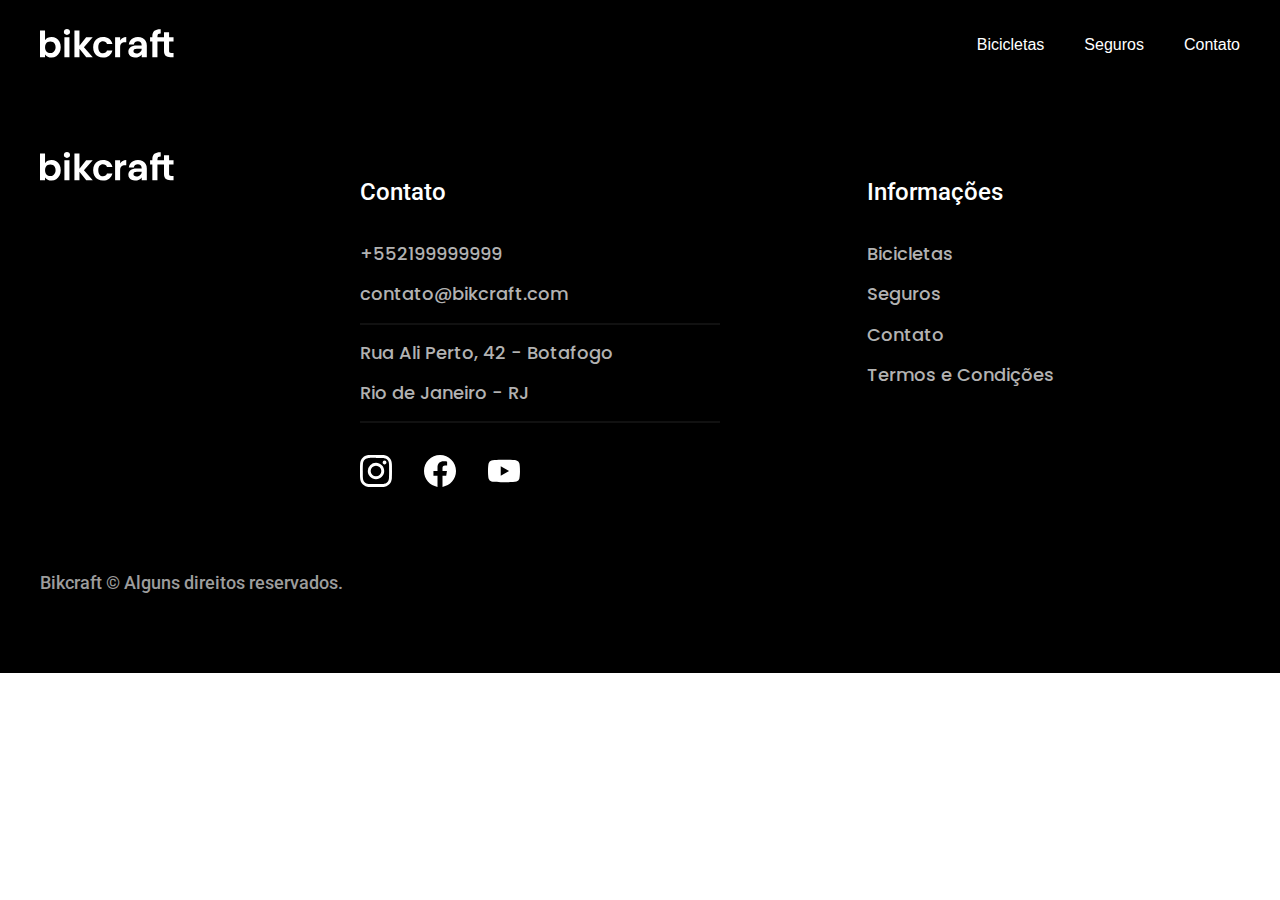
==== Bikcraft-v2/index.html @ f258dd48 "feat: add estrutura global" ====
<!DOCTYPE html>
<html lang="en">

<head>
  <meta charset="UTF-8">
  <meta http-equiv="X-UA-Compatible" content="IE=edge">
  <meta name="viewport" content="width=device-width, initial-scale=1.0">
  <title>bikcraft</title>
  <link rel="stylesheet" href="./css/style.css">
  <link rel="preconnect" href="https://fonts.googleapis.com">
  <link rel="preconnect" href="https://fonts.gstatic.com" crossorigin>
  <link href="https://fonts.googleapis.com/css2?family=Poppins:wght@400;600&family=Roboto:wght@400;500&display=swap" rel="stylesheet">
</head>

<body>
  <header class="header-bg">
    <div class="header container">
      <a href="./index.html">
        <img src="./img/bikcraft.svg" alt="bikcraft">
      </a>
      <nav aria-label="primaria">
        <ul class="header-menu">
          <li><a href="./bicicletas.html">Bicicletas</a></li>
          <li><a href="./seguros.html">Seguros</a></li>
          <li><a href="./contato.html">Contato</a></li>
        </ul>
      </nav>
    </div>
  </header>

  <footer class="footer-bg">
    <div class="footer container">
      <img src="./img/bikcraft.svg" alt="Bikcraft">

      <div class="footer-contato">
        <h3 class="font-2-l-b cor-0">Contato</h3>
        <ul class="font-1-m cor-5">
          <li><a href="tel:+552199999999">+552199999999</a></li>
          <li><a href="mailto:contato@bikcraft.com">contato@bikcraft.com</a></li>
          <li>Rua Ali Perto, 42 - Botafogo</li>
          <li>Rio de Janeiro - RJ</li>
        </ul>

        <div class="footer-redes">
          <a href="">
            <img src="./img/redes/instagram.svg" alt="Instagram">
          </a>
          <a href="">
            <img src="./img/redes/facebook.svg" alt="Facebook">
          </a>
          <a href="">
            <img src="./img/redes/youtube.svg" alt="Youtube">
          </a>
        </div>
      </div>

      <div class="footer-informacoes">
        <h3 class="font-2-l-b cor-0">Informações</h3>
        <nav>
          <ul class="font-1-m cor-5">
            <li><a href="./bicicletas.html">Bicicletas</a></li>
            <li><a href="./seguros.html">Seguros</a></li>
            <li><a href="./contato.html">Contato</a></li>
            <li><a href="./termos.html">Termos e Condições</a></li>
          </ul>
        </nav>
      </div>
      <p class="footer-copyright font-2-m cor-6">Bikcraft © Alguns direitos reservados.</p>
    </div>
  </footer>
</body>

</html>
---- Bikcraft-v2/css/style.css ----
/* Global */
@import "./global/global.css";
@import "./global/header.css";
@import "./global/footer.css";

/* Utilidades */
@import "./utilidades/tipografia.css";
@import "./utilidades/cores.css";
@import "./utilidades/componentes.css";
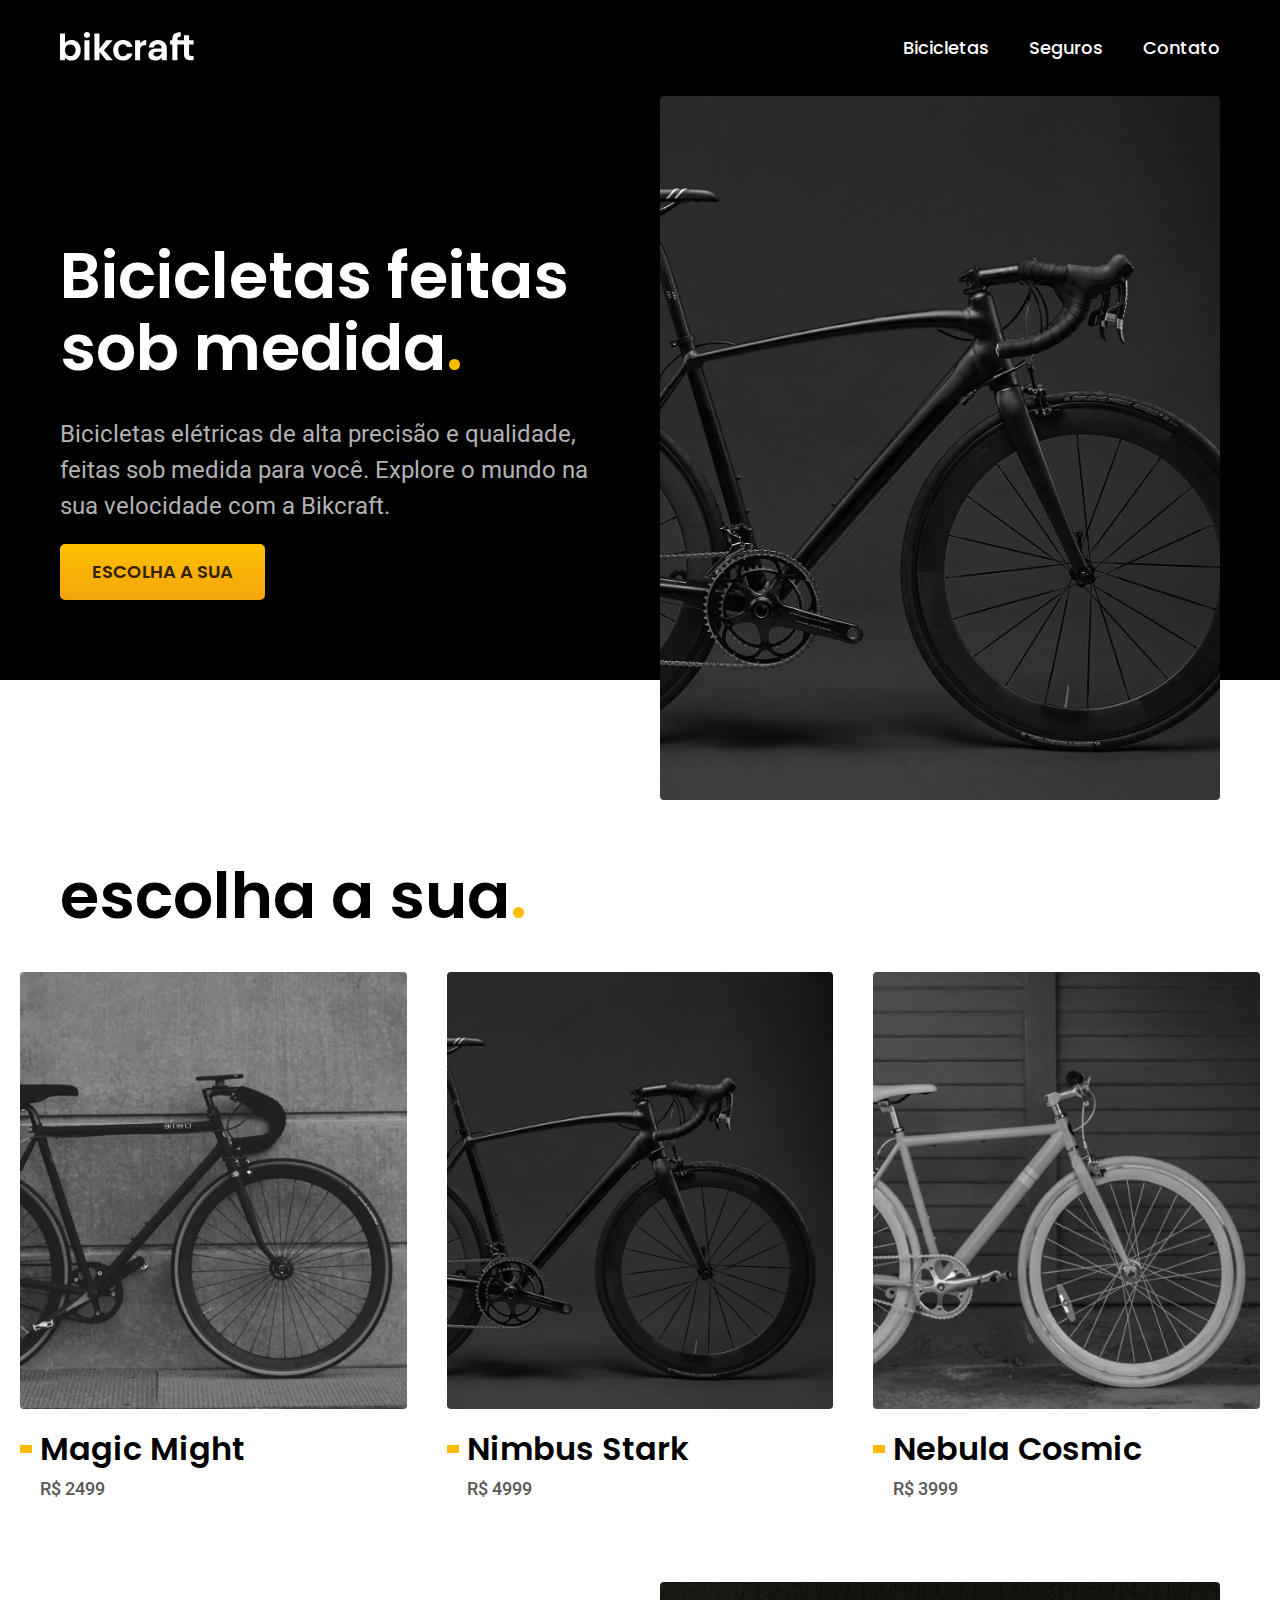
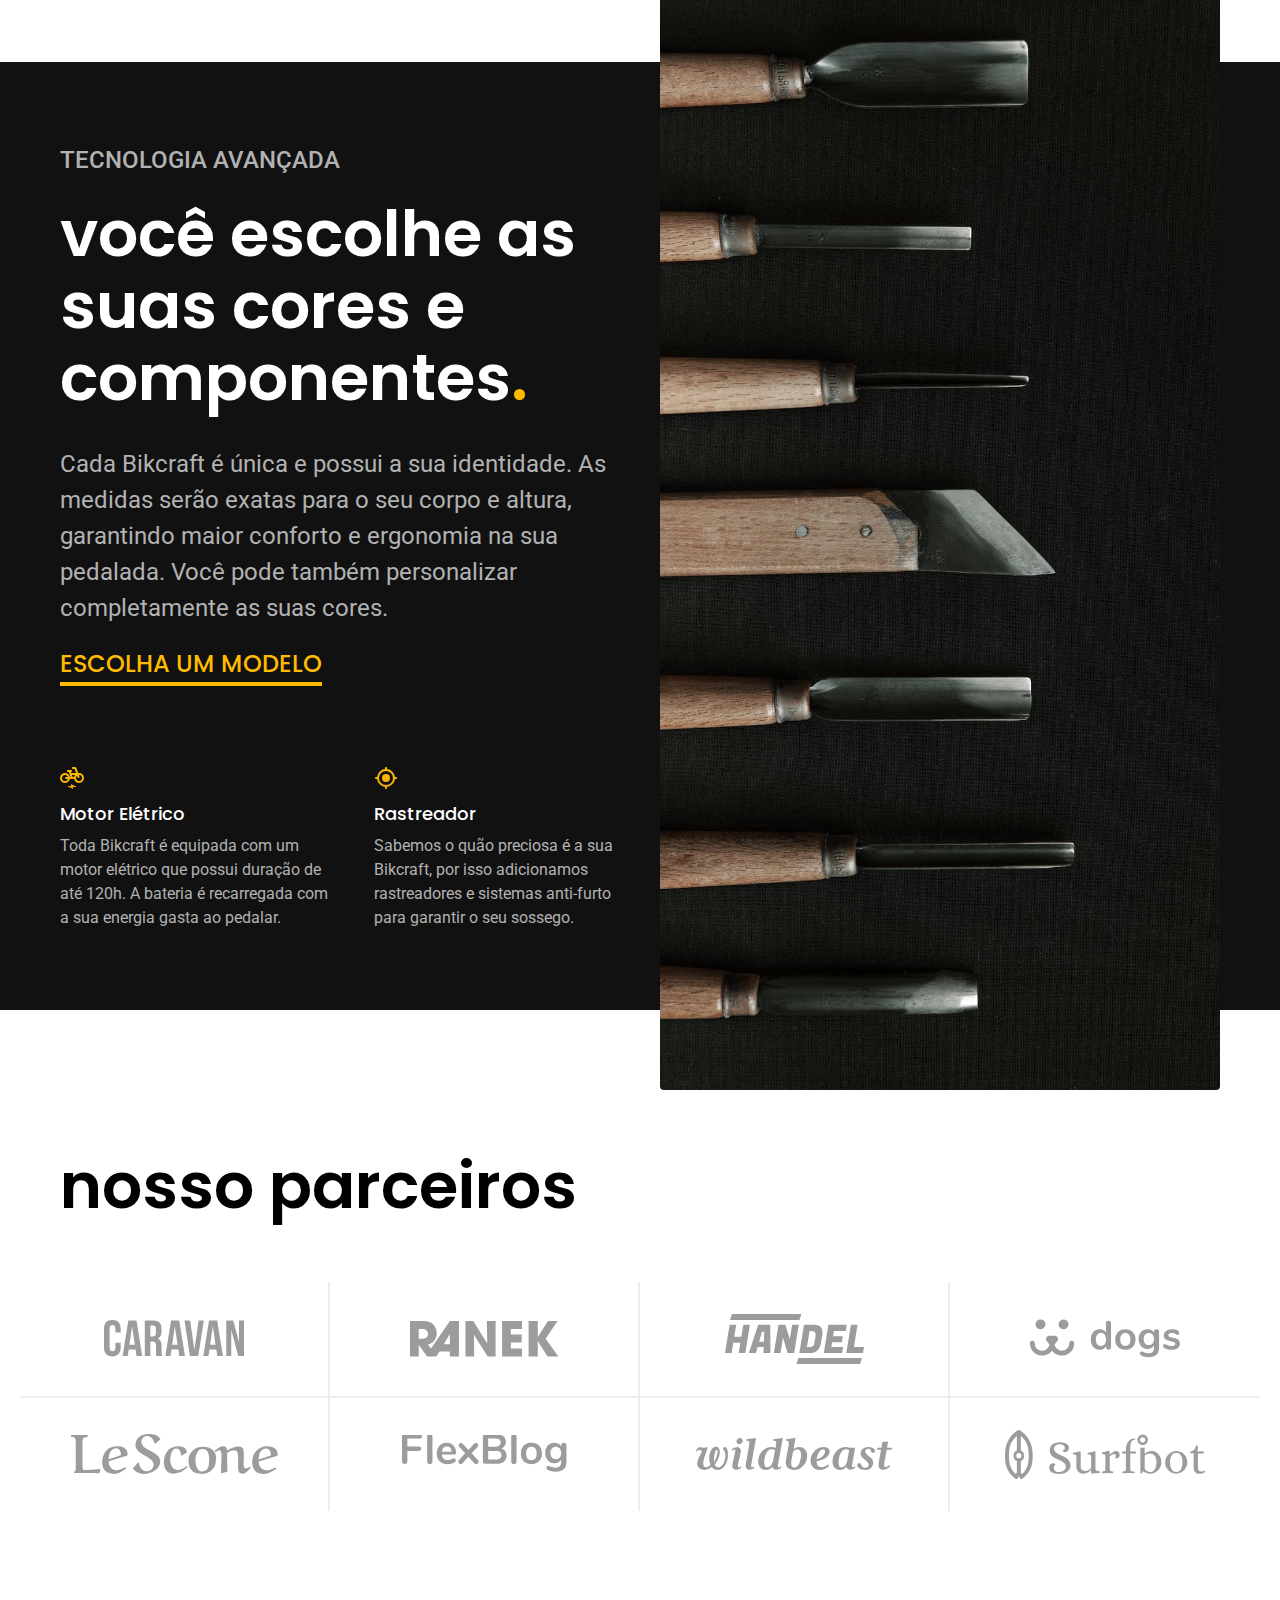
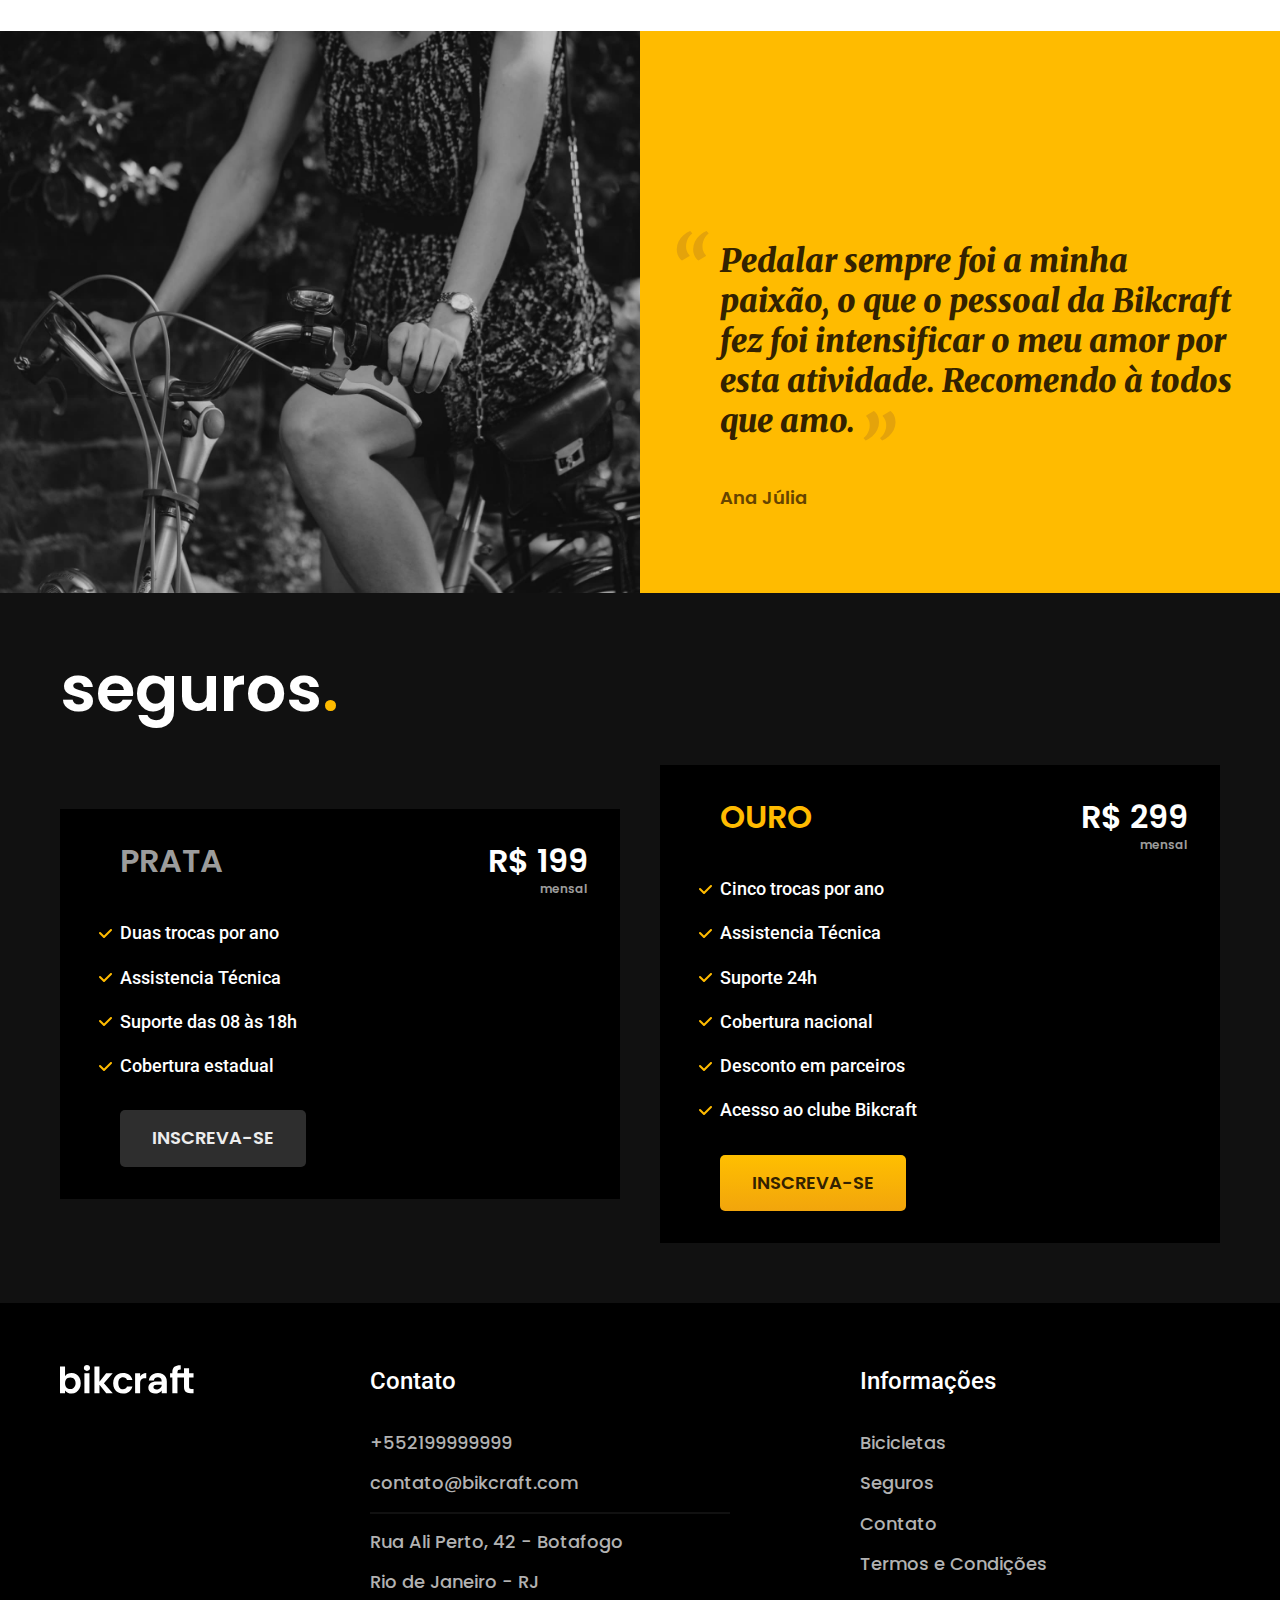
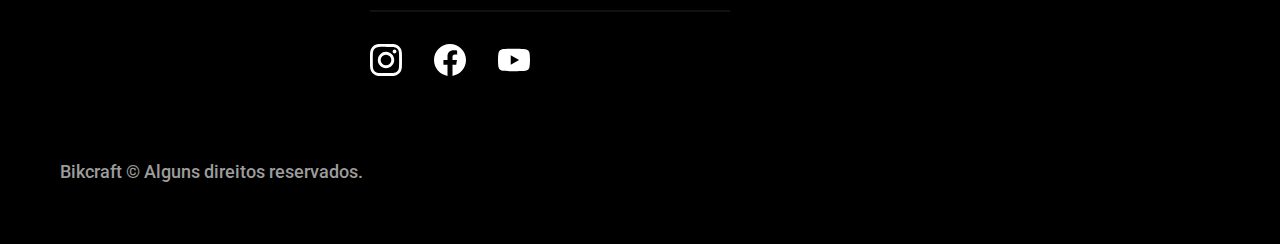
==== commit 6f1f9a08: "feat: add home" ====
--- a/Bikcraft-v2/index.html
+++ b/Bikcraft-v2/index.html
@@ -9,7 +9,7 @@
   <link rel="stylesheet" href="./css/style.css">
   <link rel="preconnect" href="https://fonts.googleapis.com">
   <link rel="preconnect" href="https://fonts.gstatic.com" crossorigin>
-  <link href="https://fonts.googleapis.com/css2?family=Poppins:wght@400;600&family=Roboto:wght@400;500&display=swap" rel="stylesheet">
+  <link href="https://fonts.googleapis.com/css2?family=Merriweather:ital,wght@1,900&family=Poppins:wght@400;600&family=Roboto:wght@400;500&display=swap" rel="stylesheet">
 </head>
 
 <body>
@@ -19,7 +19,7 @@
         <img src="./img/bikcraft.svg" alt="bikcraft">
       </a>
       <nav aria-label="primaria">
-        <ul class="header-menu">
+        <ul class="header-menu font-1-m color-0">
           <li><a href="./bicicletas.html">Bicicletas</a></li>
           <li><a href="./seguros.html">Seguros</a></li>
           <li><a href="./contato.html">Contato</a></li>
@@ -27,6 +27,133 @@
       </nav>
     </div>
   </header>
+
+  <main class="introducao-bg">
+    <div class="introducao container">
+      <div class="introducao-conteudo">
+        <h1 class="font-1-xxl cor-0">Bicicletas feitas sob medida<span class="cor-p1">.</span></h1>
+        <p class="font-2-l cor-5">Bicicletas elétricas de alta precisão e qualidade, feitas sob medida para você. Explore o mundo na sua velocidade com a Bikcraft.</p>
+        <a href="" class="btn">Escolha a sua</a>
+      </div>
+      <picture>
+        <img src="./img/fotos/introducao.jpg" alt="Bicicleta Bikcraft">
+      </picture>
+    </div>
+  </main>
+
+  <article class="bicicletas-lista">
+    <h2 class="font-1-xxl cor-12 container">escolha a sua<span class="cor-p1">.</span></h2>
+
+    <ul>
+      <li>
+        <a href="./bicicletas/magic.html">
+          <img src="./img/bicicletas/magic-home.jpg" alt="Bicicleta Magic Might">
+          <h3 class="font-1-xl">Magic Might</h3>
+          <span class="font-2-m cor-8">R$ 2499</span>
+        </a>
+      </li>
+      <li>
+        <a href="./bicicletas/nimbus.html">
+          <img src="./img/bicicletas/nimbus-home.jpg" alt="Bicicleta Nimbus Stark">
+          <h3 class="font-1-xl">Nimbus Stark</h3>
+          <span class="font-2-m cor-8">R$ 4999</span>
+        </a>
+      </li>
+      <li>
+        <a href="./bicicletas/nebula.html">
+          <img src="./img/bicicletas/nebula-home.jpg" alt="Bicicleta Nebula Cosmic">
+          <h3 class="font-1-xl">Nebula Cosmic</h3>
+          <span class="font-2-m cor-8">R$ 3999</span>
+        </a>
+      </li>
+    </ul>
+  </article>
+
+  <article class="tecnologia-bg">
+    <div class="tecnologia container">
+      <div class="tecnologia-conteudo">
+        <span class="font-2-l-b cor-5">Tecnologia Avançada</span>
+        <h2 class="font-1-xxl cor-0">você escolhe as suas cores e componentes<span class="cor-p1">.</span></h2>
+        <p class="font-2-l cor-5">Cada Bikcraft é única e possui a sua identidade. As medidas serão exatas para o seu corpo e altura, garantindo maior conforto e ergonomia na sua pedalada. Você pode também personalizar completamente as suas cores.</p>
+        <a href="./bicicletas.html" class="link">ESCOLHA UM MODELO</a>
+        <div class="tecnologia-vantagens">
+          <div>
+            <img src="./img/icones/eletrica.svg" alt="">
+            <h3 class="font-1-m cor-0">Motor Elétrico</h3>
+            <p class="font-2-s cor-5">Toda Bikcraft é equipada com um motor elétrico que possui duração de até 120h. A bateria é recarregada com a sua energia gasta ao pedalar.</p>
+          </div>
+          <div>
+            <img src="./img/icones/rastreador.svg" alt="">
+            <h3 class="font-1-m cor-0">Rastreador</h3>
+            <p class="font-2-s cor-5">Sabemos o quão preciosa é a sua Bikcraft, por isso adicionamos rastreadores e sistemas anti-furto para garantir o seu sossego.</p>
+          </div>
+        </div>
+      </div>
+      <picture>
+        <img src="./img/fotos/tecnologia.jpg" alt="">
+      </picture>
+    </div>
+  </article>
+
+  <section class="parceiros" aria-label="Nossos parceiros">
+    <h2 class="font-1-xxl container">nosso parceiros</h2>
+
+    <ul>
+      <li><img src="./img/parceiros/caravan.svg" alt="caravan"></li>
+      <li><img src="./img/parceiros/ranek.svg" alt="ranek"></li>
+      <li><img src="./img/parceiros/handel.svg" alt="handel.svg"></li>
+      <li><img src="./img/parceiros/dogs.svg" alt="dogs.svg"></li>
+      <li><img src="./img/parceiros/lescone.svg" alt="lescone.svg"></li>
+      <li><img src="./img/parceiros/flexblog.svg" alt="flexblog.svg"></li>
+      <li><img src="./img/parceiros/wildbeast.svg" alt="wildbeast.svg"></li>
+      <li><img src="./img/parceiros/surfbot.svg" alt="surfbot.svg"></li>
+    </ul>
+  </section>
+
+  <section class="depoimento" aria-label="Depoimento">
+    <figure>
+      <img src="./img/fotos/depoimento.jpg" alt="Pessoa pedalando uma bicicleta Bikcraft">
+    </figure>
+    <div class="depoimento-conteudo">
+      <blockquote class="font-1-xl cor-p5">
+        <p>Pedalar sempre foi a minha paixão, o que o pessoal da Bikcraft fez foi intensificar o meu amor por esta atividade. Recomendo à todos que amo.</p>
+        <span class="font-1-m-b cor-p4">Ana Júlia</span>
+      </blockquote>
+    </div>
+  </section>
+
+  <article class="seguros-bg">
+    <div class="seguros container">
+      <h2 class="font-1-xxl cor-0">seguros<span class="cor-p1">.</span></h2>
+
+      <div class="seguros-item">
+        <h3 class="font-1-xl cor-6">PRATA</h3>
+        <span class="font-1-xl cor-0">R$ 199 <span class="font-1-xs cor-6">mensal</span></span>
+        <ul class="font-2-m cor-0">
+          <li>Duas trocas por ano</li>
+          <li>Assistencia Técnica</li>
+          <li>Suporte das 08 às 18h</li>
+          <li>Cobertura estadual</li>
+        </ul>
+        <a href="./orcamento.html" class="btn secundario">Inscreva-se</a>
+      </div>
+
+      <div class="seguros-item">
+        <h3 class="font-1-xl cor-p1">OURO</h3>
+        <span class="font-1-xl cor-0">R$ 299 <span class="font-1-xs cor-6">mensal</span></span>
+        <ul class="font-2-m cor-0">
+          <li>Cinco trocas por ano</li>
+          <li>Assistencia Técnica</li>
+          <li>Suporte 24h</li>
+          <li>Cobertura nacional</li>
+          <li>Desconto em parceiros</li>
+          <li>Acesso ao clube Bikcraft</li>
+        </ul>
+        <a href="./orcamento.html" class="btn">Inscreva-se</a>
+      </div>
+
+    </div>
+  </article>
 
   <footer class="footer-bg">
     <div class="footer container">
--- a/Bikcraft-v2/css/style.css
+++ b/Bikcraft-v2/css/style.css
@@ -7,3 +7,15 @@
 @import "./utilidades/tipografia.css";
 @import "./utilidades/cores.css";
 @import "./utilidades/componentes.css";
+
+/* Introdução */
+@import "./home/introducao.css";
+@import "./home/tecnologia.css";
+@import "./home/parceiros.css";
+@import "./home/depoimento.css";
+
+/* Bicicletas */
+@import "./bicicletas/bicicletas-lista.css";
+
+/* Seguros */
+@import "./seguros/seguros.css";
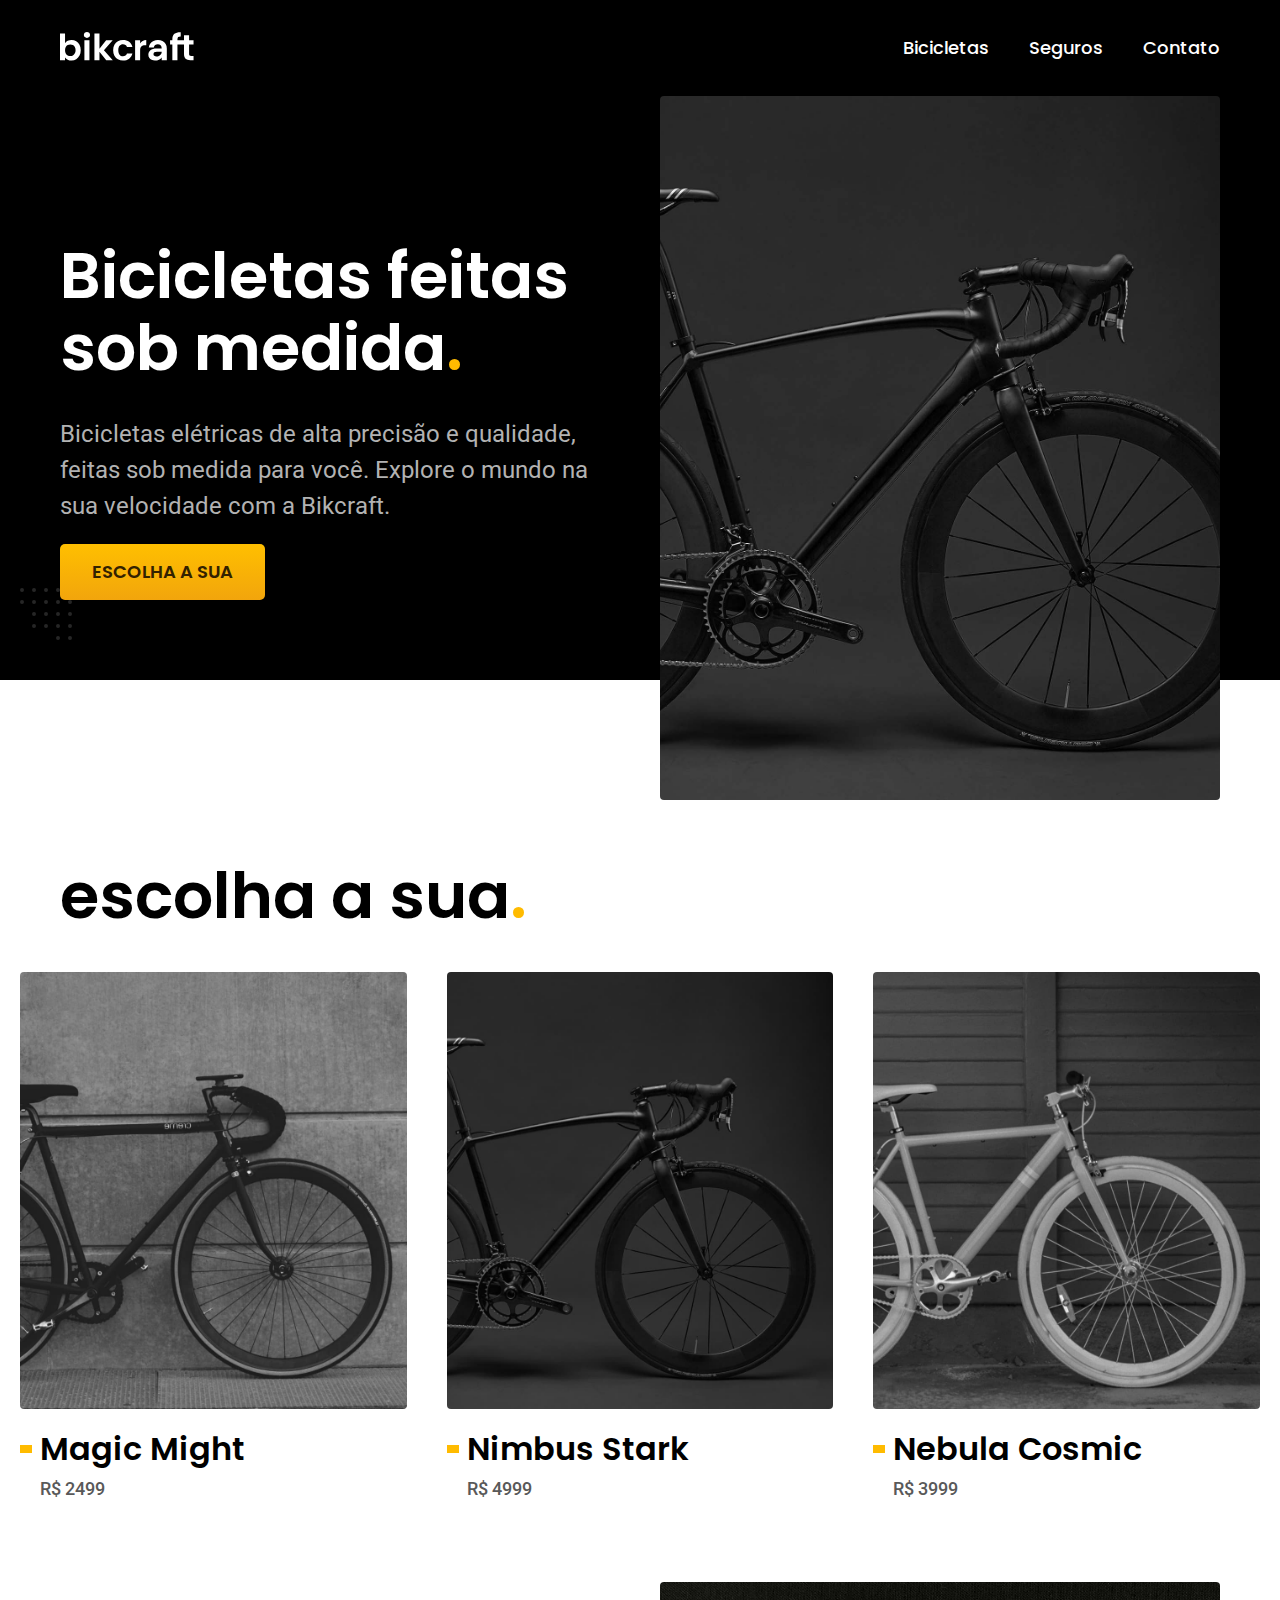
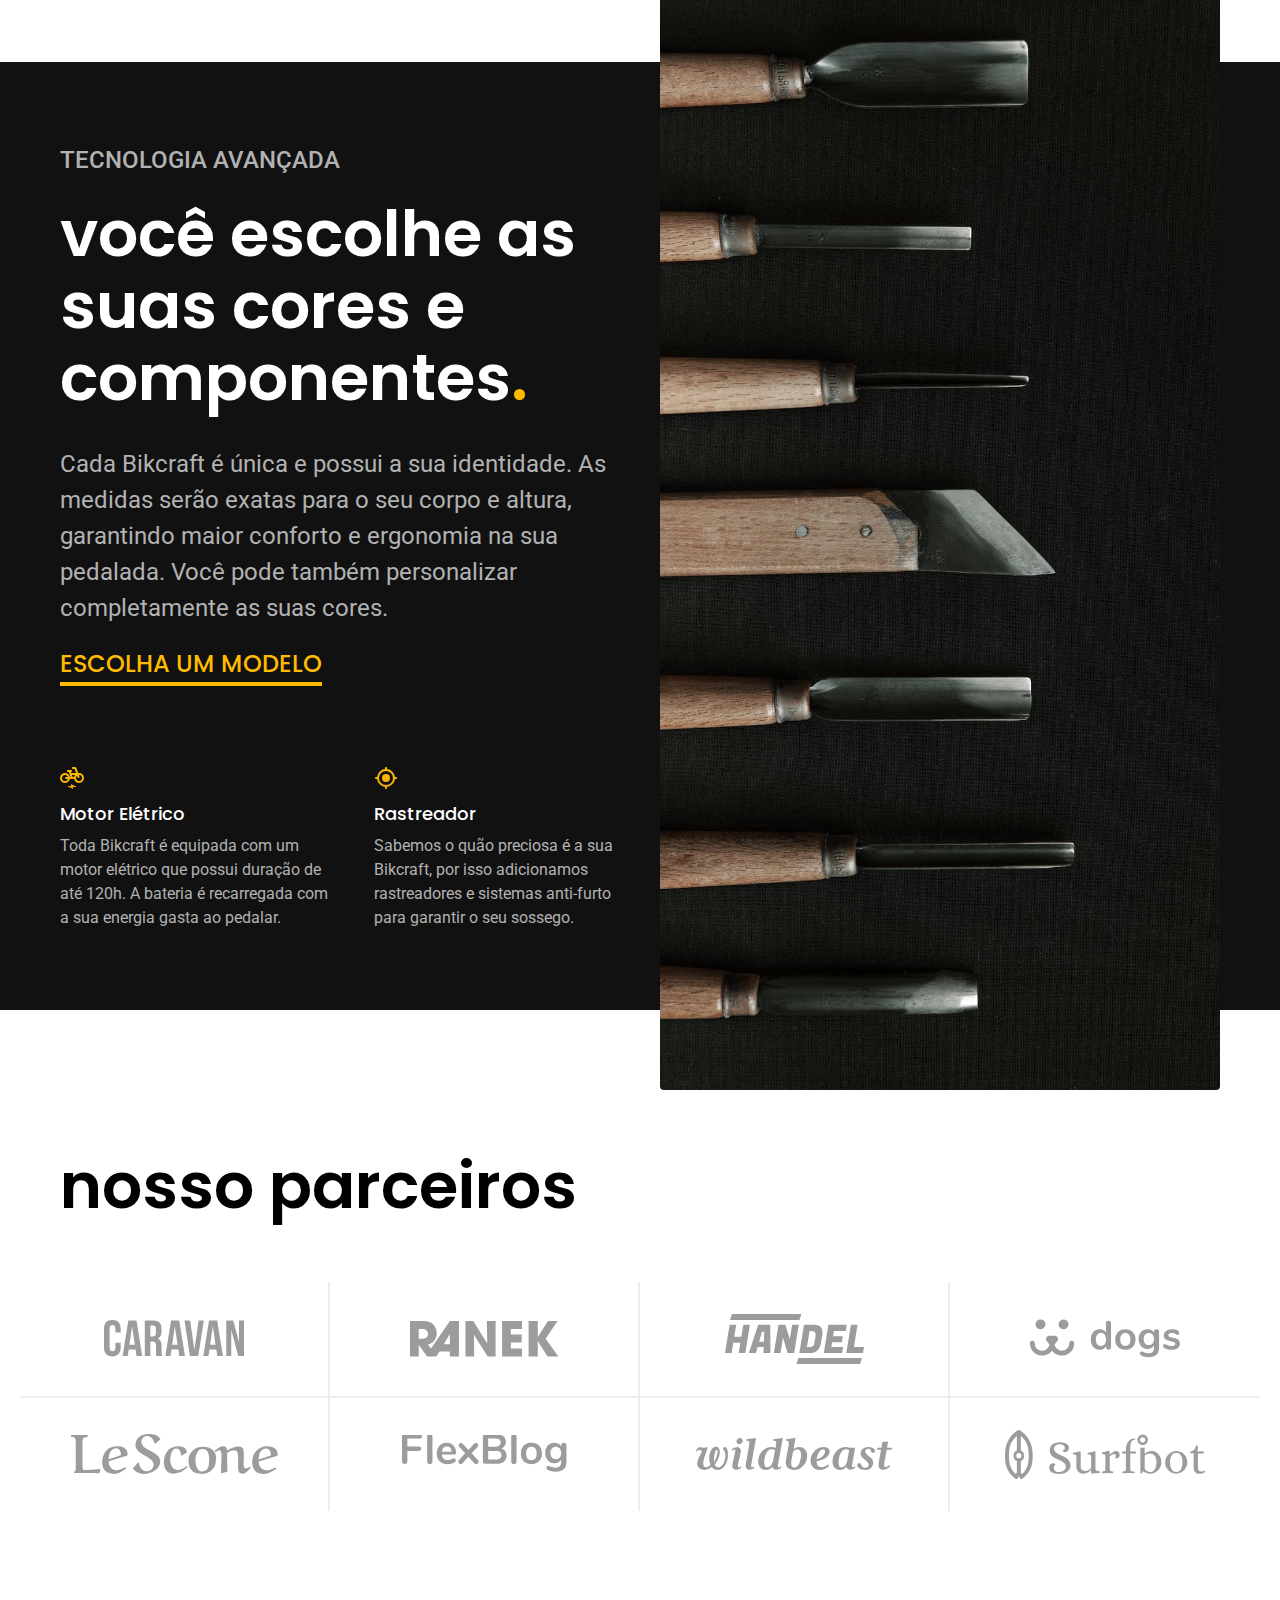
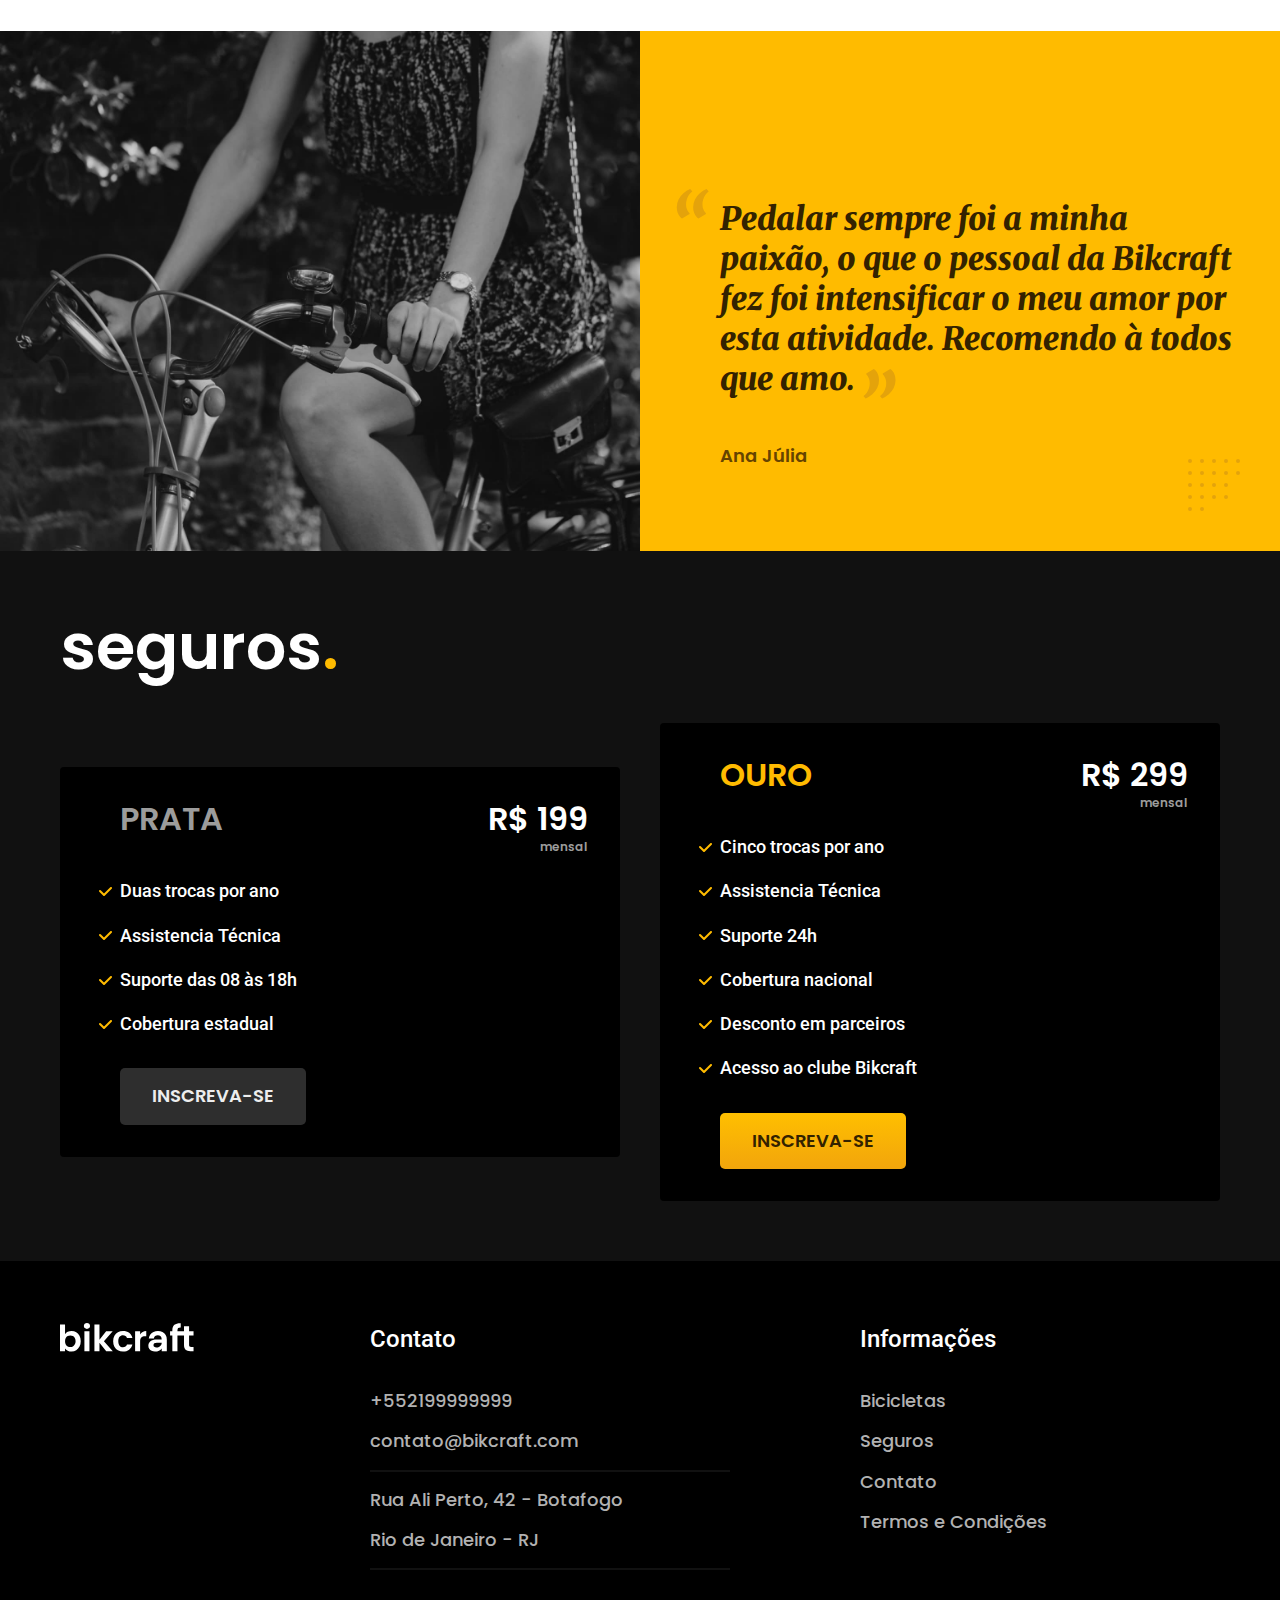
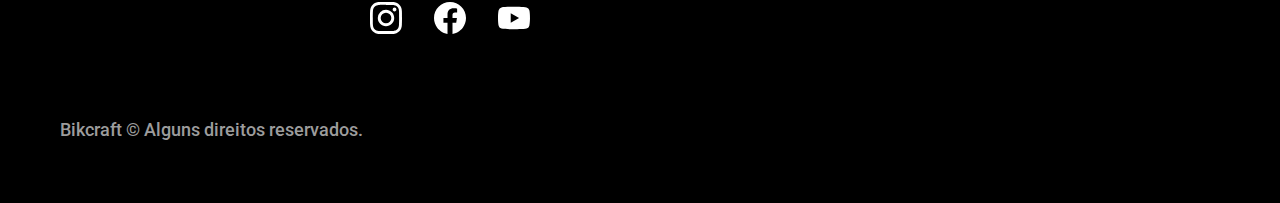
==== commit 743f7fd0: "feat: add decorações" ====
--- a/Bikcraft-v2/index.html
+++ b/Bikcraft-v2/index.html
@@ -5,14 +5,15 @@
   <meta charset="UTF-8">
   <meta http-equiv="X-UA-Compatible" content="IE=edge">
   <meta name="viewport" content="width=device-width, initial-scale=1.0">
-  <title>bikcraft</title>
+  <title>Bikcraft</title>
+  <meta name="description" content="Bicicletas elétricas de alta precisão e qualidade, feitas sob medida para o cliente. Explore o mundo na sua velocidade com a Bikcraft.">
   <link rel="stylesheet" href="./css/style.css">
   <link rel="preconnect" href="https://fonts.googleapis.com">
   <link rel="preconnect" href="https://fonts.gstatic.com" crossorigin>
   <link href="https://fonts.googleapis.com/css2?family=Merriweather:ital,wght@1,900&family=Poppins:wght@400;600&family=Roboto:wght@400;500&display=swap" rel="stylesheet">
 </head>
 
-<body>
+<body id="home">
   <header class="header-bg">
     <div class="header container">
       <a href="./index.html">
@@ -33,7 +34,7 @@
       <div class="introducao-conteudo">
         <h1 class="font-1-xxl cor-0">Bicicletas feitas sob medida<span class="cor-p1">.</span></h1>
         <p class="font-2-l cor-5">Bicicletas elétricas de alta precisão e qualidade, feitas sob medida para você. Explore o mundo na sua velocidade com a Bikcraft.</p>
-        <a href="" class="btn">Escolha a sua</a>
+        <a href="./bicicletas.html" class="btn">Escolha a sua</a>
       </div>
       <picture>
         <img src="./img/fotos/introducao.jpg" alt="Bicicleta Bikcraft">
--- a/Bikcraft-v2/css/style.css
+++ b/Bikcraft-v2/css/style.css
@@ -7,6 +7,7 @@
 @import "./utilidades/tipografia.css";
 @import "./utilidades/cores.css";
 @import "./utilidades/componentes.css";
+@import "./utilidades/formulario.css";
 
 /* Introdução */
 @import "./home/introducao.css";
@@ -16,6 +17,21 @@
 
 /* Bicicletas */
 @import "./bicicletas/bicicletas-lista.css";
+@import "./bicicletas/bicicletas.css";
+@import "./bicicletas/bicicleta.css";
+@import "./bicicletas/seguro-interno.css";
 
 /* Seguros */
 @import "./seguros/seguros.css";
+@import "./seguros/vantagens.css";
+@import "./seguros/perguntas.css";
+
+/* Contato */
+@import "./contato/contato.css";
+@import "./contato/lojas.css";
+
+/* Orçamento */
+@import "./orcamento/orcamento.css";
+
+/* Termos e Condições */
+@import "./termos/termos.css";
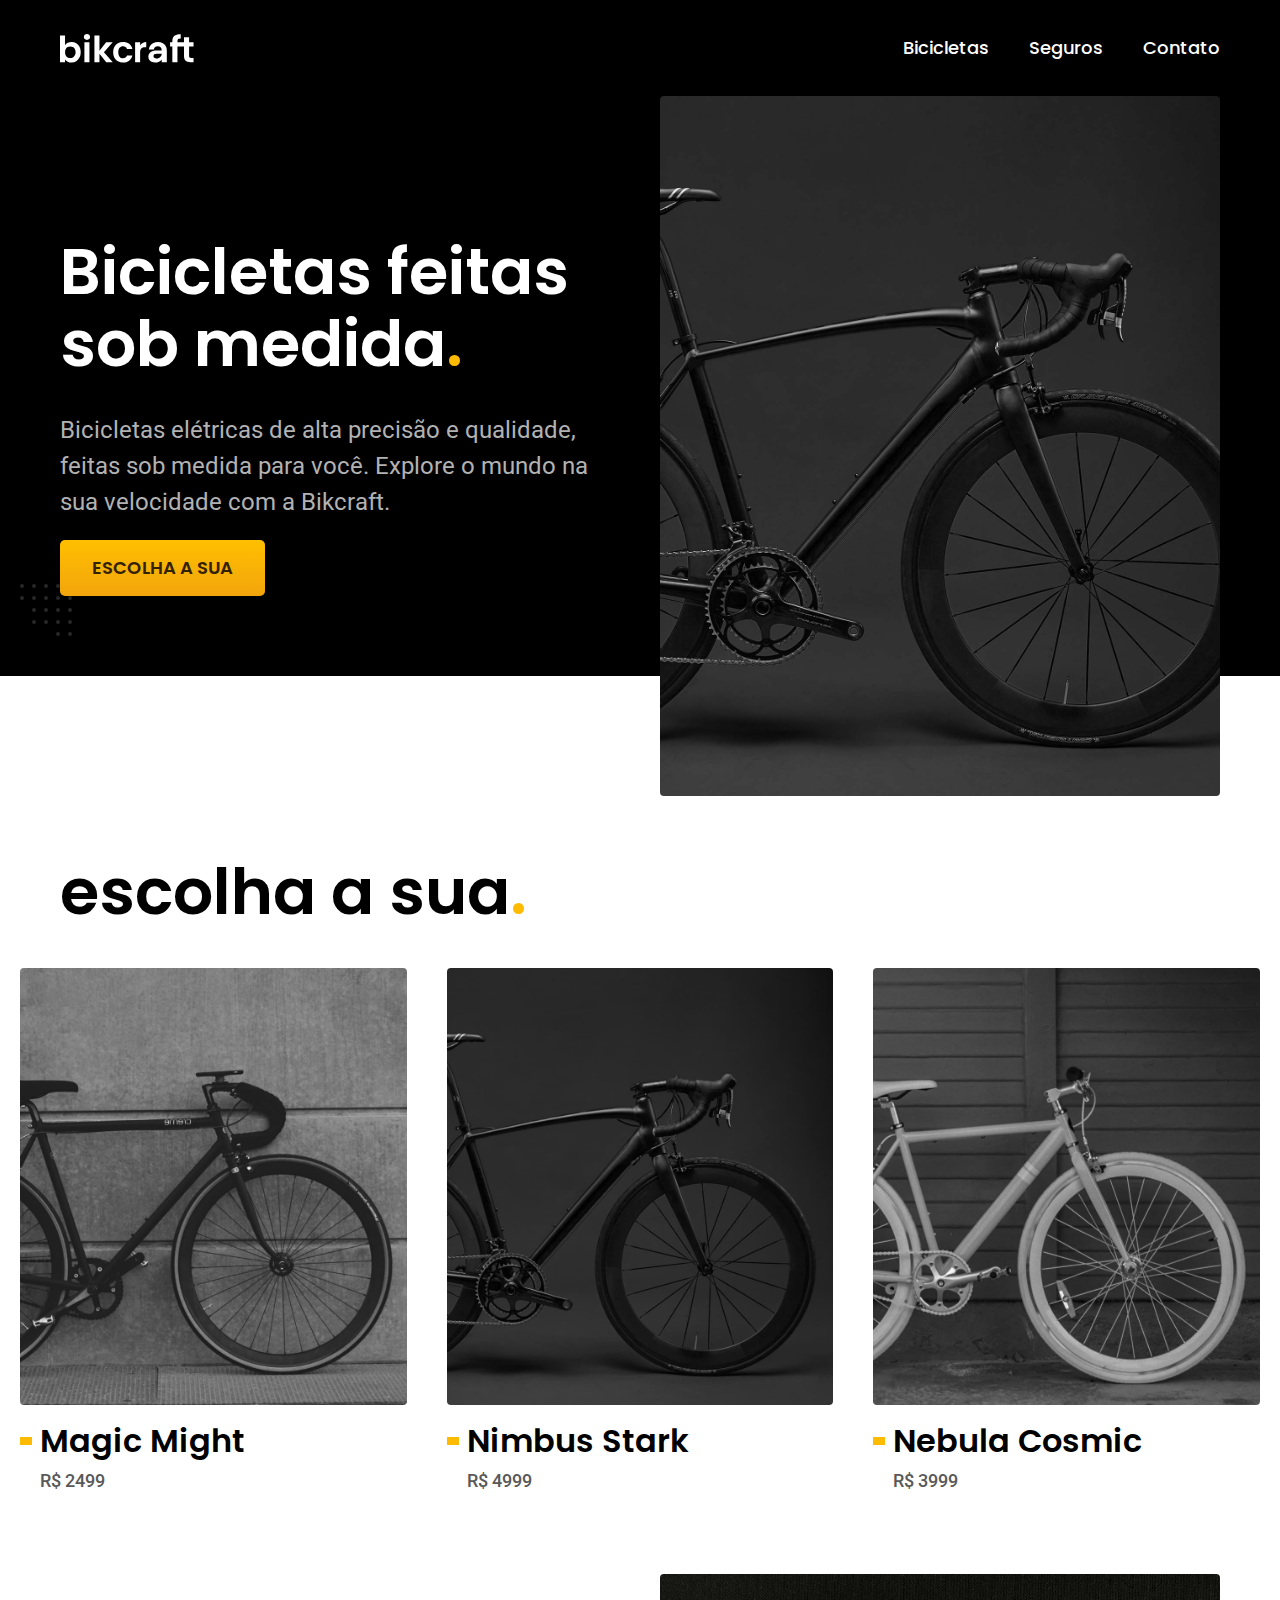
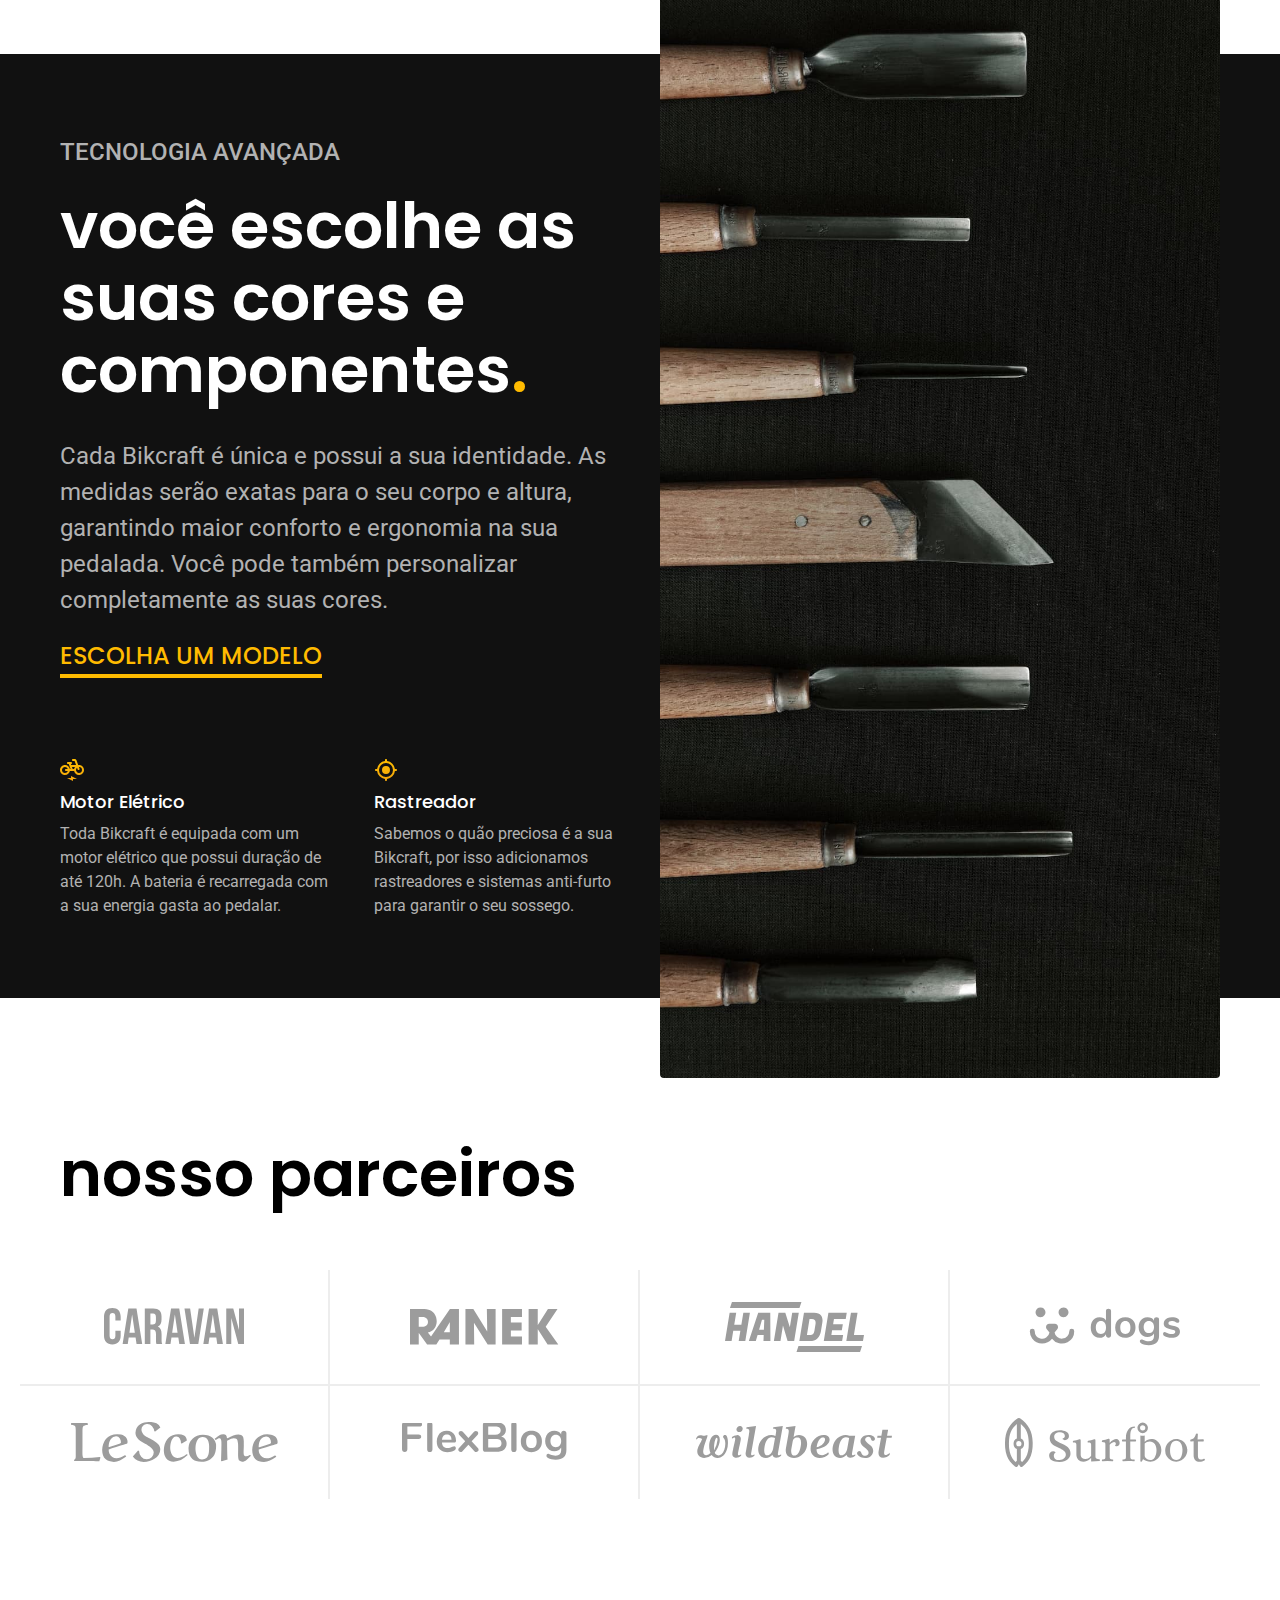
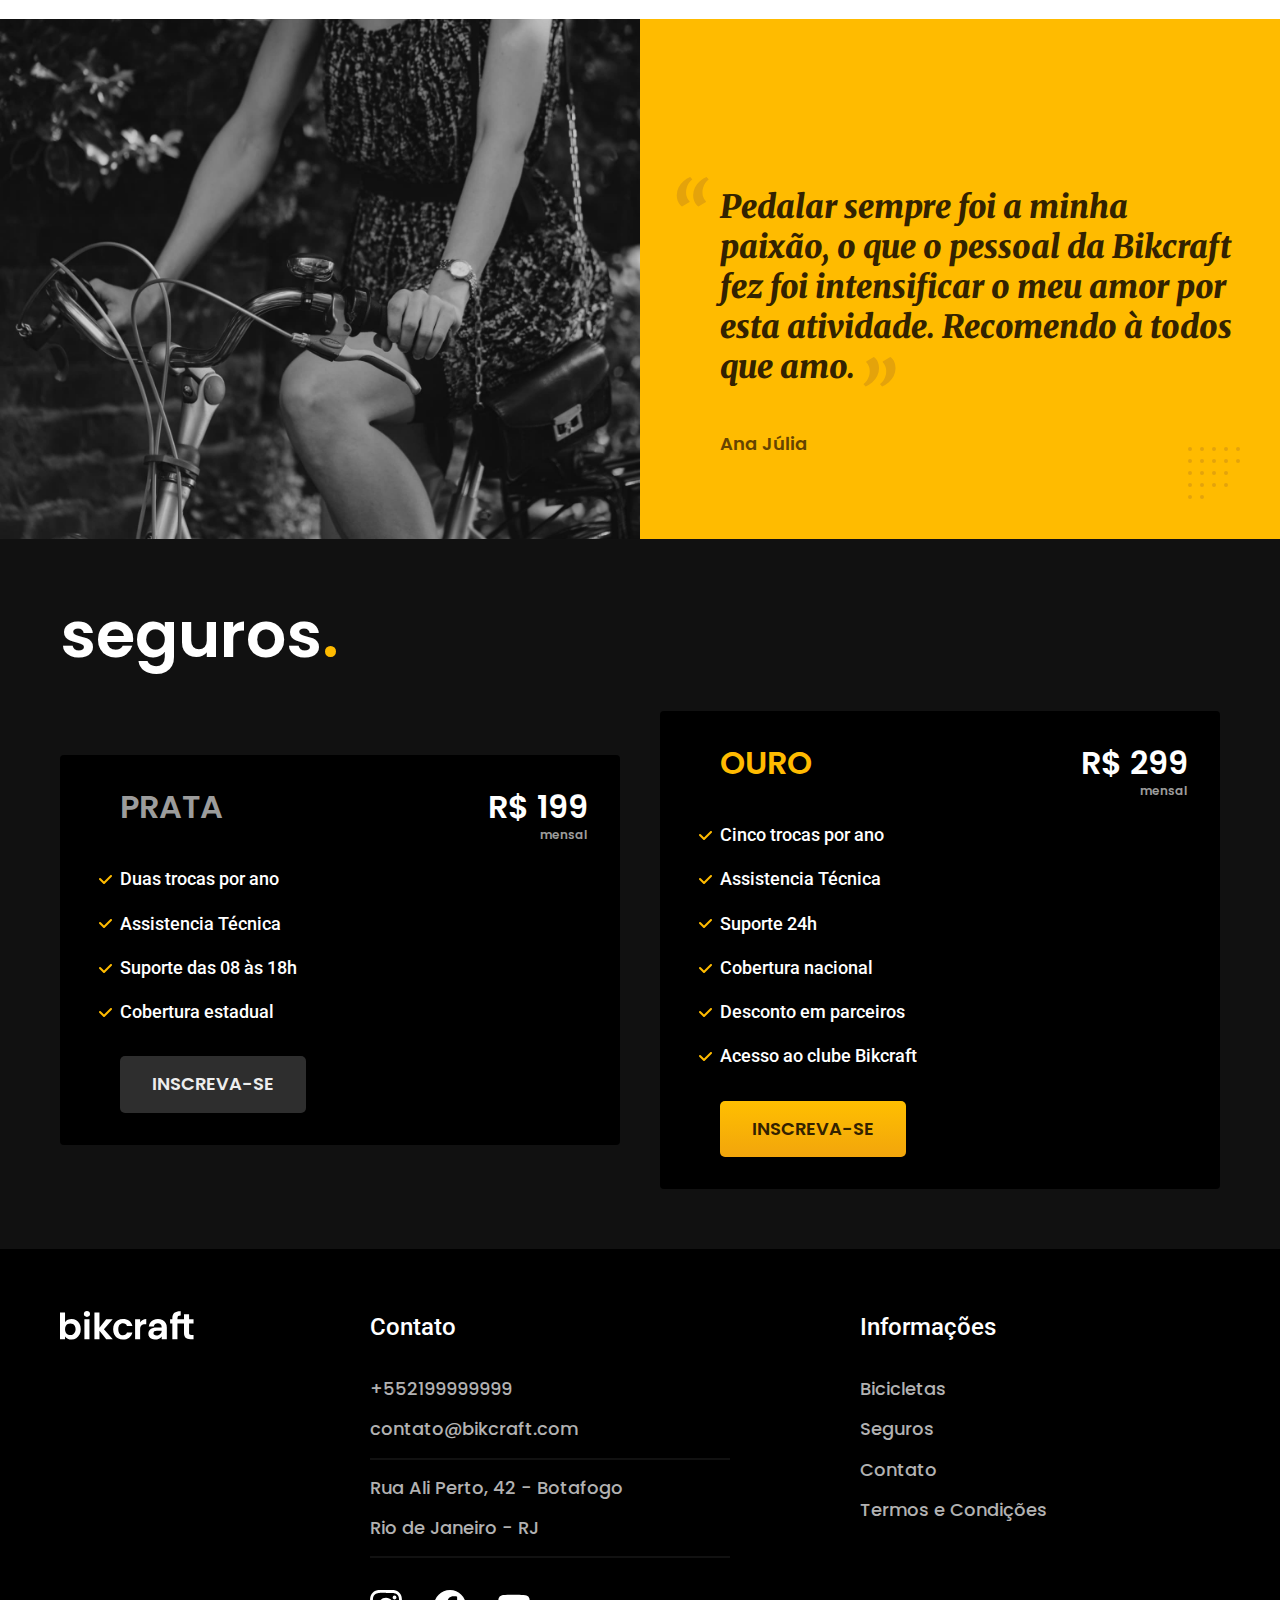
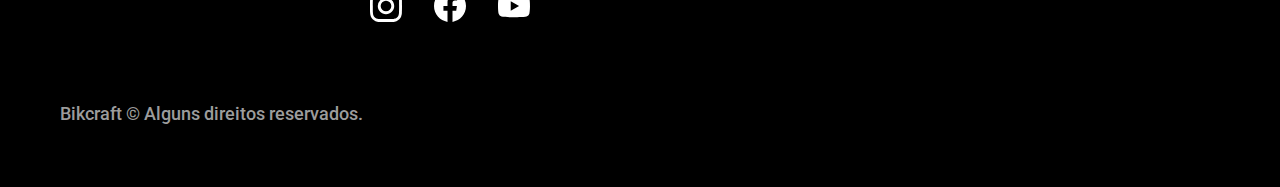
==== commit b0129570: "refactor: otimizações" ====
--- a/Bikcraft-v2/index.html
+++ b/Bikcraft-v2/index.html
@@ -7,6 +7,7 @@
   <meta name="viewport" content="width=device-width, initial-scale=1.0">
   <title>Bikcraft</title>
   <meta name="description" content="Bicicletas elétricas de alta precisão e qualidade, feitas sob medida para o cliente. Explore o mundo na sua velocidade com a Bikcraft.">
+  <link rel="preload" href="./css/style.css" as="style">
   <link rel="stylesheet" href="./css/style.css">
   <link rel="preconnect" href="https://fonts.googleapis.com">
   <link rel="preconnect" href="https://fonts.gstatic.com" crossorigin>
@@ -17,7 +18,7 @@
   <header class="header-bg">
     <div class="header container">
       <a href="./index.html">
-        <img src="./img/bikcraft.svg" alt="bikcraft">
+        <img src="./img/bikcraft.svg" width="136" height="32" alt="bikcraft">
       </a>
       <nav aria-label="primaria">
         <ul class="header-menu font-1-m color-0">
@@ -37,7 +38,8 @@
         <a href="./bicicletas.html" class="btn">Escolha a sua</a>
       </div>
       <picture>
-        <img src="./img/fotos/introducao.jpg" alt="Bicicleta Bikcraft">
+        <source media="(max-width: 800px)" srcset="./img/bicicletas/nimbus.jpg">
+        <img src="./img/fotos/introducao.jpg" width="1280" height="1600" alt="Bicicleta Bikcraft">
       </picture>
     </div>
   </main>
@@ -48,21 +50,21 @@
     <ul>
       <li>
         <a href="./bicicletas/magic.html">
-          <img src="./img/bicicletas/magic-home.jpg" alt="Bicicleta Magic Might">
+          <img src="./img/bicicletas/magic-home.jpg" width="920" height="1040" alt="Bicicleta Magic Might">
           <h3 class="font-1-xl">Magic Might</h3>
           <span class="font-2-m cor-8">R$ 2499</span>
         </a>
       </li>
       <li>
         <a href="./bicicletas/nimbus.html">
-          <img src="./img/bicicletas/nimbus-home.jpg" alt="Bicicleta Nimbus Stark">
+          <img src="./img/bicicletas/nimbus-home.jpg" width="920" height="1040" alt="Bicicleta Nimbus Stark">
           <h3 class="font-1-xl">Nimbus Stark</h3>
           <span class="font-2-m cor-8">R$ 4999</span>
         </a>
       </li>
       <li>
         <a href="./bicicletas/nebula.html">
-          <img src="./img/bicicletas/nebula-home.jpg" alt="Bicicleta Nebula Cosmic">
+          <img src="./img/bicicletas/nebula-home.jpg" width="920" height="1040" alt="Bicicleta Nebula Cosmic">
           <h3 class="font-1-xl">Nebula Cosmic</h3>
           <span class="font-2-m cor-8">R$ 3999</span>
         </a>
@@ -79,19 +81,19 @@
         <a href="./bicicletas.html" class="link">ESCOLHA UM MODELO</a>
         <div class="tecnologia-vantagens">
           <div>
-            <img src="./img/icones/eletrica.svg" alt="">
+            <img src="./img/icones/eletrica.svg" width="24" height="24" alt="">
             <h3 class="font-1-m cor-0">Motor Elétrico</h3>
             <p class="font-2-s cor-5">Toda Bikcraft é equipada com um motor elétrico que possui duração de até 120h. A bateria é recarregada com a sua energia gasta ao pedalar.</p>
           </div>
           <div>
-            <img src="./img/icones/rastreador.svg" alt="">
+            <img src="./img/icones/rastreador.svg" width="24" height="24" alt="">
             <h3 class="font-1-m cor-0">Rastreador</h3>
             <p class="font-2-s cor-5">Sabemos o quão preciosa é a sua Bikcraft, por isso adicionamos rastreadores e sistemas anti-furto para garantir o seu sossego.</p>
           </div>
         </div>
       </div>
       <picture>
-        <img src="./img/fotos/tecnologia.jpg" alt="">
+        <img src="./img/fotos/tecnologia.jpg" width="1200" height="1920" alt="">
       </picture>
     </div>
   </article>
@@ -100,20 +102,20 @@
     <h2 class="font-1-xxl container">nosso parceiros</h2>
 
     <ul>
-      <li><img src="./img/parceiros/caravan.svg" alt="caravan"></li>
-      <li><img src="./img/parceiros/ranek.svg" alt="ranek"></li>
-      <li><img src="./img/parceiros/handel.svg" alt="handel.svg"></li>
-      <li><img src="./img/parceiros/dogs.svg" alt="dogs.svg"></li>
-      <li><img src="./img/parceiros/lescone.svg" alt="lescone.svg"></li>
-      <li><img src="./img/parceiros/flexblog.svg" alt="flexblog.svg"></li>
-      <li><img src="./img/parceiros/wildbeast.svg" alt="wildbeast.svg"></li>
-      <li><img src="./img/parceiros/surfbot.svg" alt="surfbot.svg"></li>
+      <li><img src="./img/parceiros/caravan.svg" width="140" height="38" alt="caravan"></li>
+      <li><img src="./img/parceiros/ranek.svg" width="149" height="36" alt="ranek"></li>
+      <li><img src="./img/parceiros/handel.svg" width="139" height="50" alt="handel.svg"></li>
+      <li><img src="./img/parceiros/dogs.svg" width="152" height="39" alt="dogs.svg"></li>
+      <li><img src="./img/parceiros/lescone.svg" width="208" height="41" alt="lescone.svg"></li>
+      <li><img src="./img/parceiros/flexblog.svg" width="165" height="38" alt="flexblog.svg"></li>
+      <li><img src="./img/parceiros/wildbeast.svg" width="196" height="34" alt="wildbeast.svg"></li>
+      <li><img src="./img/parceiros/surfbot.svg" width="200" height="49" alt="surfbot.svg"></li>
     </ul>
   </section>
 
   <section class="depoimento" aria-label="Depoimento">
     <figure>
-      <img src="./img/fotos/depoimento.jpg" alt="Pessoa pedalando uma bicicleta Bikcraft">
+      <img src="./img/fotos/depoimento.jpg" width="1560" height="1360" alt="Pessoa pedalando uma bicicleta Bikcraft">
     </figure>
     <div class="depoimento-conteudo">
       <blockquote class="font-1-xl cor-p5">
@@ -158,7 +160,7 @@
 
   <footer class="footer-bg">
     <div class="footer container">
-      <img src="./img/bikcraft.svg" alt="Bikcraft">
+      <img src="./img/bikcraft.svg" width="136" height="32" alt="Bikcraft">
 
       <div class="footer-contato">
         <h3 class="font-2-l-b cor-0">Contato</h3>
@@ -171,13 +173,13 @@
 
         <div class="footer-redes">
           <a href="">
-            <img src="./img/redes/instagram.svg" alt="Instagram">
+            <img src="./img/redes/instagram.svg" width="32" height="32" alt="Instagram">
           </a>
           <a href="">
-            <img src="./img/redes/facebook.svg" alt="Facebook">
+            <img src="./img/redes/facebook.svg" width="32" height="32" alt="Facebook">
           </a>
           <a href="">
-            <img src="./img/redes/youtube.svg" alt="Youtube">
+            <img src="./img/redes/youtube.svg" width="32" height="32" alt="Youtube">
           </a>
         </div>
       </div>
